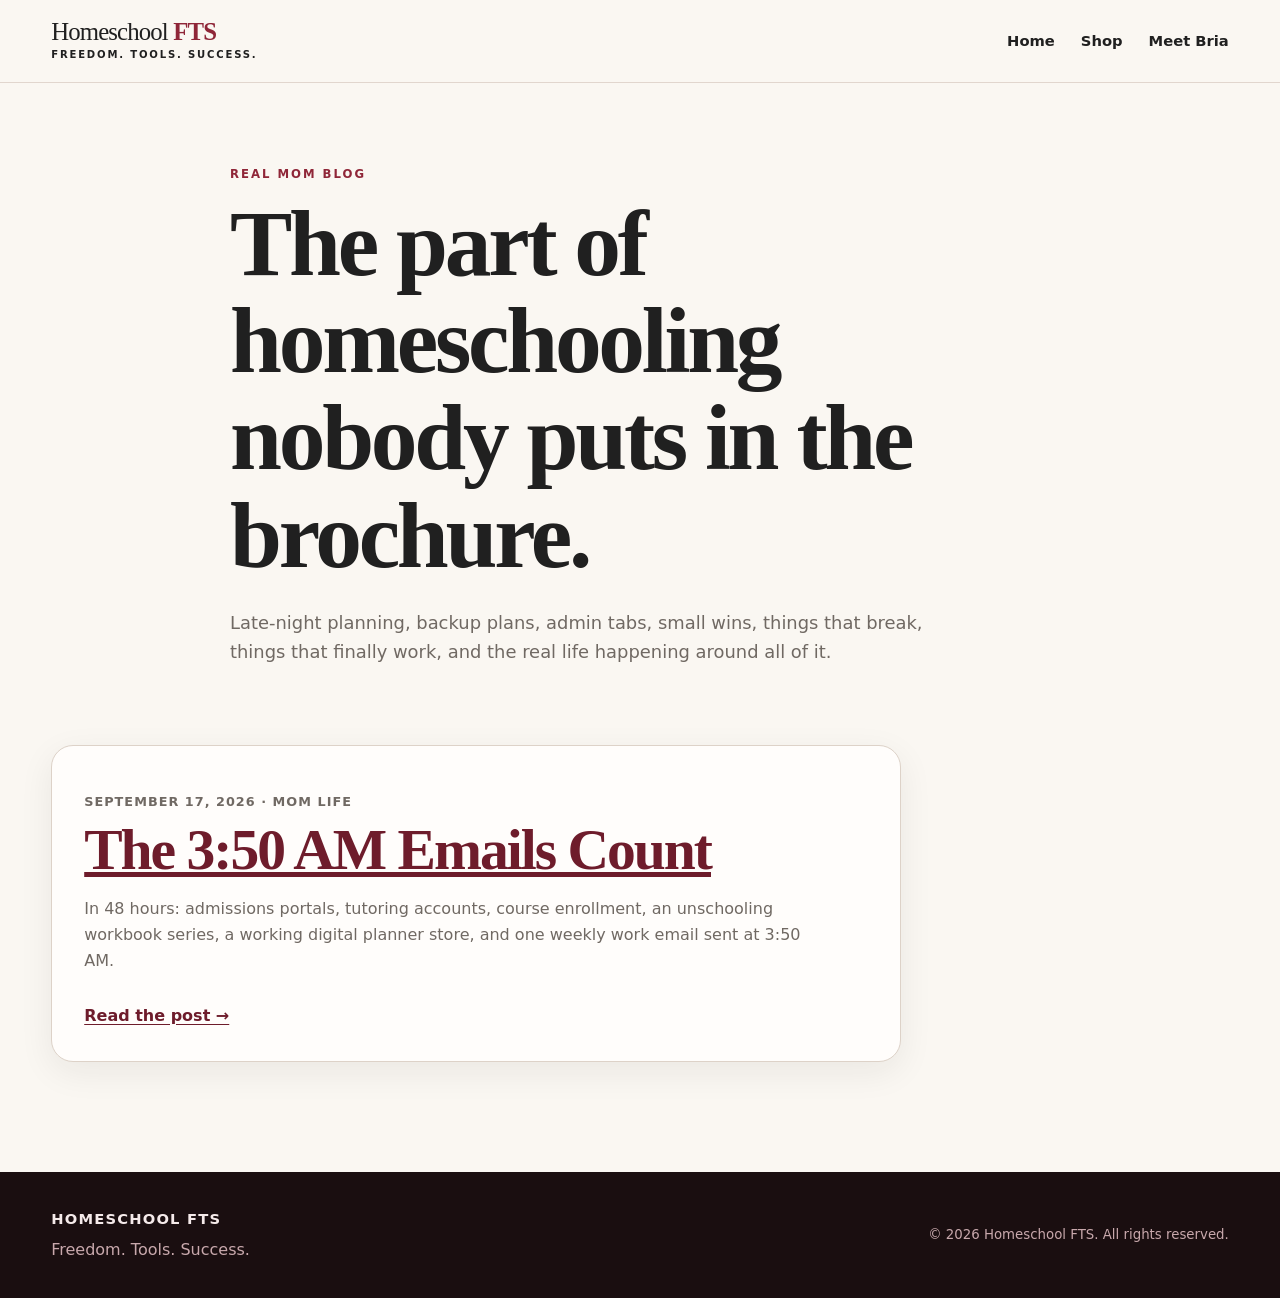
==== blog/index.html @ 3a02d2d2 "Add Real Mom blog landing page" ====
<!doctype html>
<html lang="en">
<head>
  <meta charset="utf-8">
  <meta name="viewport" content="width=device-width, initial-scale=1">
  <meta name="description" content="Real Mom blog posts from Homeschool FTS: honest notes from the middle of homeschooling, work, planning, and family life.">
  <link rel="canonical" href="https://homeschoolfts.com/blog/">
  <meta name="theme-color" content="#152b26">
  <meta property="og:site_name" content="Homeschool FTS">
  <meta property="og:title" content="Real Mom Blog | Homeschool FTS">
  <meta property="og:description" content="Honest notes from the middle of homeschooling, work, planning, and family life.">
  <meta property="og:type" content="website">
  <meta property="og:url" content="https://homeschoolfts.com/blog/">
  <meta property="og:image" content="https://homeschoolfts.com/assets/images/og-image.jpg">
  <meta name="twitter:card" content="summary_large_image">
  <link rel="icon" href="/favicon.svg" type="image/svg+xml">
  <link rel="stylesheet" href="/assets/css/style.css">
  <title>Real Mom Blog | Homeschool FTS</title>
  <style>
    .blog-hero{padding:84px 0 40px;max-width:820px}.blog-hero h1{max-width:760px}.blog-hero p:last-child{font-size:1.12rem;color:var(--muted);max-width:700px}.post-list{padding:20px 0 110px}.post-card{max-width:850px;background:var(--surface);border:1px solid var(--line);border-radius:22px;padding:32px;box-shadow:0 10px 35px rgba(32,32,32,.07)}.post-card h2{margin:8px 0 14px}.post-card p{color:var(--muted);max-width:720px}.post-meta{font-size:.8rem;font-weight:800;letter-spacing:.08em;text-transform:uppercase;color:var(--burgundy);margin-bottom:4px}.post-link{display:inline-block;margin-top:12px;font-weight:800}
  </style>
</head>
<body>
  <a class="skip-link" href="#content">Skip to content</a>
  <header class="site-header">
    <nav class="container site-nav" aria-label="Main navigation">
      <a class="brand" href="/" aria-label="Homeschool FTS home"><span class="brand-name">Homeschool <b>FTS</b></span><span class="brand-tagline">Freedom. Tools. Success.</span></a>
      <div class="nav-list"><a href="/">Home</a><a href="/shop.html">Shop</a><a href="/about.html">Meet Bria</a></div>
    </nav>
  </header>
  <main id="content">
    <section class="blog-hero container">
      <p class="eyebrow">REAL MOM BLOG</p>
      <h1>The part of homeschooling nobody puts in the brochure.</h1>
      <p>Late-night planning, backup plans, admin tabs, small wins, things that break, things that finally work, and the real life happening around all of it.</p>
    </section>
    <section class="post-list container" aria-label="Blog posts">
      <article class="post-card">
        <p class="post-meta">September 17, 2026 · Mom Life</p>
        <h2><a href="/blog/the-350-am-emails-count.html">The 3:50 AM Emails Count</a></h2>
        <p>In 48 hours: admissions portals, tutoring accounts, course enrollment, an unschooling workbook series, a working digital planner store, and one weekly work email sent at 3:50 AM.</p>
        <a class="post-link" href="/blog/the-350-am-emails-count.html">Read the post →</a>
      </article>
    </section>
  </main>
  <footer class="footer"><div class="container footer-inner"><div><strong>HOMESCHOOL FTS</strong><span>Freedom. Tools. Success.</span></div><small>© 2026 Homeschool FTS. All rights reserved.</small></div></footer>
</body>
</html>
---- assets/css/style.css ----
:root {
  --cream: #faf7f2;
  --surface: #fffdfb;
  --surface-2: #f1e9df;
  --ink: #202020;
  --text: #2b2320;
  --muted: #706963;
  --burgundy: #8f2638;
  --burgundy-dark: #6e1c2b;
  --red: #c73545;
  --rose-soft: #f0c2c8;
  --line: #ddd2c8;
  --white: #ffffff;
  --max: 1180px;
  --radius: 24px;
  --shadow: 0 18px 50px rgba(32, 32, 32, .1);
}

* { box-sizing: border-box; }
html { scroll-behavior: smooth; }
body {
  margin: 0;
  background: var(--cream);
  color: var(--text);
  font-family: Inter, ui-sans-serif, system-ui, -apple-system, BlinkMacSystemFont, "Segoe UI", sans-serif;
  line-height: 1.65;
  text-rendering: optimizeLegibility;
}
img { display: block; max-width: 100%; height: auto; }
figure { margin: 0; }
a { color: var(--burgundy-dark); text-underline-offset: 3px; }
a:hover, a:focus-visible { color: var(--burgundy); }
button, a { -webkit-tap-highlight-color: transparent; }
.container { width: min(92%, var(--max)); margin-inline: auto; }

.skip-link {
  position: absolute;
  left: -9999px;
  top: 10px;
  z-index: 100;
}
.skip-link:focus {
  left: 10px;
  padding: 8px 12px;
  background: var(--ink);
  color: #fff;
  border-radius: 8px;
}

.site-header {
  position: sticky;
  top: 0;
  z-index: 30;
  background: rgba(250, 247, 242, .94);
  border-bottom: 1px solid rgba(221, 210, 200, .85);
  backdrop-filter: blur(12px);
}
.site-nav {
  min-height: 82px;
  display: flex;
  align-items: center;
  justify-content: space-between;
  gap: 32px;
}
.brand {
  display: inline-grid;
  gap: 2px;
  color: var(--ink);
  text-decoration: none;
}
.brand-name {
  font: 500 1.55rem/1.05 Georgia, "Times New Roman", serif;
  letter-spacing: -.035em;
}
.brand-name b { color: var(--burgundy); font-weight: 600; }
.brand-tagline {
  font-size: .63rem;
  font-weight: 800;
  letter-spacing: .18em;
  text-transform: uppercase;
}
.nav-list { display: flex; align-items: center; gap: 26px; }
.nav-list a {
  color: var(--ink);
  font-size: .92rem;
  font-weight: 700;
  text-decoration: none;
  position: relative;
}
.nav-list a::after {
  content: "";
  position: absolute;
  left: 0;
  right: 100%;
  bottom: -6px;
  height: 1px;
  background: var(--red);
  transition: right .3s ease;
}
.nav-list a:hover::after { right: 0; }
.nav-list a[aria-current="page"], .nav-list a:hover { color: var(--red); }

h1, h2, h3 {
  margin-top: 0;
  color: var(--ink);
  font-family: Georgia, "Times New Roman", serif;
  line-height: 1.04;
  letter-spacing: -.035em;
}
h1 { font-size: clamp(3.1rem, 7.3vw, 6.4rem); margin-bottom: 24px; }
h2 { font-size: clamp(2.2rem, 4.5vw, 4rem); margin-bottom: 20px; }
h3 { font-size: 1.55rem; margin-bottom: 10px; }
h1 em { color: var(--burgundy); font-style: normal; }
.eyebrow {
  margin: 0 0 14px;
  color: var(--burgundy);
  font-size: .73rem;
  font-weight: 900;
  line-height: 1.2;
  letter-spacing: .17em;
  text-transform: uppercase;
}
.eyebrow-light { color: #f0c2c8; }
.script-accent {
  margin: 0 0 -4px;
  color: var(--red);
  font: italic 1.6rem/1 Georgia, "Times New Roman", serif;
}
.lead { color: var(--muted); font-size: clamp(1.06rem, 1.8vw, 1.25rem); }

.button {
  display: inline-flex;
  align-items: center;
  justify-content: center;
  min-height: 46px;
  padding: 12px 22px;
  border: 1px solid var(--burgundy);
  border-radius: 999px;
  background: var(--burgundy);
  color: #fff;
  font-size: .92rem;
  font-weight: 800;
  text-decoration: none;
  cursor: pointer;
  transition: transform .25s cubic-bezier(.2,.8,.2,1), background-color .25s ease, border-color .25s ease, box-shadow .25s ease;
}
.button:hover, .button:focus-visible {
  background: var(--red);
  border-color: var(--red);
  color: #fff;
  transform: translateY(-3px);
  box-shadow: 0 10px 25px rgba(143,38,56,.22);
}
.button-secondary { background: transparent; color: var(--burgundy-dark); }
.button-secondary:hover, .button-secondary:focus-visible { background: var(--surface-2); color: var(--ink); }
.text-link { font-weight: 800; }
.media-frame { overflow: hidden; border-radius: var(--radius); box-shadow: var(--shadow); }
.media-frame img { width: 100%; height: 100%; object-fit: cover; }

.hero {
  min-height: 690px;
  padding: 78px 0 100px;
  display: grid;
  grid-template-columns: .92fr 1.08fr;
  gap: 56px;
  align-items: center;
  perspective: 1200px;
}
.hero-copy { max-width: 600px; }
.hero .lead { margin: 0 0 30px; }
.hero-actions { display: flex; align-items: center; gap: 22px; }
.hero-photo {
  aspect-ratio: 1.2 / 1;
  animation: heroFloat 7s ease-in-out infinite;
  transition: transform .5s cubic-bezier(.2,.8,.2,1), box-shadow .5s ease;
}
.hero-photo:hover {
  transform: translateY(-6px) scale(1.015);
  box-shadow: 0 26px 60px rgba(32,32,32,.16);
}
.hero-photo img { object-position: center; transition: transform .6s ease; }
.hero-photo:hover img { transform: scale(1.04); }

@keyframes heroFloat {
  0%, 100% { transform: translateY(0); }
  50% { transform: translateY(-10px); }
}

.pillars { padding: 72px 0 120px; }
.section-heading { max-width: 760px; margin-bottom: 38px; }
.section-heading > p:last-child { color: var(--muted); font-size: 1.05rem; }
.grid { display: grid; }
.pillars-grid { grid-template-columns: repeat(3, 1fr); gap: 20px; }
.card {
  background: var(--surface);
  border: 1px solid var(--line);
  border-radius: 20px;
  box-shadow: 0 10px 35px rgba(32, 32, 32, .06);
  transition: transform .4s cubic-bezier(.2,.8,.2,1), box-shadow .4s ease;
}
.pillar-card { min-height: 285px; padding: 32px; }
.pillar-card:nth-child(2) { transform: translateY(20px); }
.pillar-card:nth-child(3) { border-top: 4px solid var(--red); }
.pillar-card:hover {
  transform: translateY(-8px);
  box-shadow: 0 20px 45px rgba(143,38,56,.14);
}
.pillar-card:nth-child(2):hover { transform: translateY(12px); }
.card-number {
  display: block;
  margin-bottom: 52px;
  color: var(--red);
  font-size: .75rem;
  font-weight: 900;
  letter-spacing: .16em;
}
.pillar-card p { color: var(--muted); }

.story-band { padding: 96px 0; background: var(--ink); color: #f2e6e6; }
.story-intro {
  display: grid;
  grid-template-columns: 1fr 1fr;
  gap: 60px;
  align-items: end;
  margin-bottom: 42px;
}
.story-intro h2 { margin-bottom: 0; color: #fff; }
.story-intro > p { margin: 0; color: #d9c9c9; font-size: 1.05rem; }
.photo-grid {
  display: grid;
  grid-template-columns: 1.2fr .9fr .9fr;
  gap: 16px;
}
.photo-tile { min-height: 340px; overflow: hidden; border-radius: 18px; }
.photo-tile img { width: 100%; height: 100%; object-fit: cover; transition: transform .5s cubic-bezier(.2,.8,.2,1); }
.photo-tile:hover img { transform: scale(1.06) rotate(.3deg); }
.photo-tile-tall img { object-position: center; }

.meet {
  padding: 115px 0;
  display: grid;
  grid-template-columns: .83fr 1.17fr;
  gap: 72px;
  align-items: center;
}
.meet-photo {
  aspect-ratio: 4 / 5;
  transition: transform .5s cubic-bezier(.2,.8,.2,1), box-shadow .5s ease;
}
.meet-photo:hover {
  transform: translateY(-6px);
  box-shadow: 0 24px 55px rgba(32,32,32,.15);
}
.meet-photo img { object-position: center top; }
.meet-copy { max-width: 650px; }
.meet-copy h2 { margin-bottom: 22px; }
.intro-line { font-size: 1.15rem; color: var(--ink); }
.meet-copy > p:not(.eyebrow):not(.script-accent) { color: var(--muted); }
blockquote {
  margin: 26px 0 30px;
  padding: 20px 24px;
  border-left: 4px solid var(--red);
  background: var(--surface-2);
  border-radius: 0 14px 14px 0;
  color: var(--ink);
  font-family: Georgia, "Times New Roman", serif;
  font-size: 1.15rem;
  line-height: 1.5;
}

.resource-feature { padding: 100px 0; background: #f3e5e0; }
.resource-inner {
  display: grid;
  grid-template-columns: .9fr 1.1fr;
  gap: 56px;
  align-items: center;
}
.resource-copy p:not(.eyebrow) { color: var(--muted); font-size: 1.05rem; }
.resource-tags { display: flex; flex-wrap: wrap; gap: 9px; margin-top: 24px; }
.resource-tags span {
  padding: 7px 12px;
  border: 1px solid #d6bcbe;
  border-radius: 999px;
  background: rgba(255,255,255,.6);
  color: var(--ink);
  font-size: .78rem;
  font-weight: 800;
}
.resource-photo {
  aspect-ratio: 1.38 / 1;
  transition: transform .5s cubic-bezier(.2,.8,.2,1);
}
.resource-photo:hover { transform: translateY(-6px); }
.resource-photo img { object-position: center; }

.contact { max-width: 800px; padding: 105px 0 115px; text-align: center; }
.contact p:not(.eyebrow) { color: var(--muted); font-size: 1.05rem; }

.section { padding: 90px 0; }

/* About page */
.about-hero {
  padding: 76px 0 96px;
  display: grid;
  grid-template-columns: .82fr 1.18fr;
  gap: 72px;
  align-items: center;
}
.about-portrait {
  aspect-ratio: 4 / 5;
  animation: heroFloat 8s ease-in-out infinite;
  transition: transform .5s cubic-bezier(.2,.8,.2,1), box-shadow .5s ease;
}
.about-portrait:hover {
  transform: translateY(-6px) scale(1.015);
  box-shadow: 0 26px 60px rgba(32,32,32,.16);
}
.about-portrait img { object-position: center top; }
.about-hero h1 { font-size: clamp(3.5rem, 7vw, 6rem); }
.about-lead { color: var(--ink); font-size: 1.2rem; }
.about-hero-copy > p:not(.eyebrow):not(.script-accent) { color: var(--muted); }
.about-story { padding: 92px 0; background: var(--ink); color: #ecdcdc; }
.story-columns { display: grid; grid-template-columns: .78fr 1.22fr; gap: 86px; }
.about-story h2 { color: #fff; }
.story-copy p { margin-top: 0; color: #d9c9c9; font-size: 1.05rem; }
.story-copy strong { color: #fff; }
.welcome-line { margin-top: 28px !important; color: #fff !important; font: italic 1.35rem/1.5 Georgia, "Times New Roman", serif; }
.mindset { padding: 105px 0; }
.pin-grid { display: grid; grid-template-columns: repeat(4, 1fr); gap: 20px; }
.pin-grid figure {
  min-height: 270px;
  display: grid;
  place-items: center;
  padding: 22px;
  background: #161616;
  border-radius: 18px;
  box-shadow: 0 10px 28px rgba(0,0,0,.1);
  transition: transform .4s cubic-bezier(.2,.8,.2,1);
}
.pin-grid figure:hover { transform: translateY(-6px); }
.pin-grid img { max-height: 220px; width: auto; border-radius: 10px; }
.about-cta { padding: 70px 0; background: var(--rose-soft); }
.cta-inner { display: flex; align-items: center; justify-content: space-between; gap: 40px; }
.cta-inner h2 { max-width: 760px; margin-bottom: 12px; }
.cta-inner p:not(.eyebrow) { margin-bottom: 0; color: #6c3c3c; }

.footer { background: #1a0e10; color: #f5eaea; }
.footer-inner { min-height: 126px; display: flex; align-items: center; justify-content: space-between; gap: 22px; }
.footer-inner > div { display: grid; gap: 5px; }
.footer-inner strong { font-size: .92rem; letter-spacing: .08em; }
.footer-inner span, .footer small { color: #c8a8ac; }

.cookie-consent {
  position: fixed;
  left: 18px;
  right: 18px;
  bottom: 18px;
  z-index: 50;
  padding: 15px;
  background: rgba(255,253,251,.985);
  border: 1px solid var(--line);
  border-radius: 16px;
  box-shadow: 0 14px 40px rgba(0,0,0,.14);
}
.cookie-consent[hidden] { display: none; }
.cookie-inner { display: flex; align-items: center; justify-content: space-between; gap: 22px; }
.cookie-inner p { margin: 0; max-width: 760px; color: var(--muted); font-size: .9rem; }
.cookie-actions { display: flex; gap: 10px; flex-shrink: 0; }

/* Scroll-reveal animation */
.reveal {
  opacity: 0;
  transform: translateY(35px);
  transition: opacity .7s ease, transform .7s cubic-bezier(.2,.8,.2,1);
}
.reveal.is-visible {
  opacity: 1;
  transform: translateY(0);
}

@media (max-width: 900px) {
  .site-nav { min-height: 74px; }
  .nav-list { gap: 16px; }
  .nav-list a { font-size: .85rem; }
  .hero, .meet, .about-hero, .resource-inner { grid-template-columns: 1fr; }
  .hero { padding-top: 58px; gap: 40px; }
  .hero-copy { max-width: 760px; }
  .hero-photo { aspect-ratio: 16 / 10; }
  .pillars-grid { grid-template-columns: 1fr; }
  .pillar-card { min-height: 0; }
  .pillar-card:nth-child(2) { transform: none; }
  .pillar-card:nth-child(2):hover { transform: translateY(-8px); }
  .card-number { margin-bottom: 28px; }
  .story-intro, .story-columns { grid-template-columns: 1fr; gap: 24px; }
  .photo-grid { grid-template-columns: 1fr 1fr; }
  .photo-grid .photo-tile:first-child { grid-column: 1 / -1; min-height: 390px; }
  .meet-photo, .about-portrait { max-width: 620px; }
  .pin-grid { grid-template-columns: repeat(2, 1fr); }
  .cta-inner { align-items: flex-start; flex-direction: column; }
}

@media (max-width: 650px) {
  .site-header { position: static; }
  .site-nav { padding: 15px 0; align-items: flex-start; }
  .brand-name { font-size: 1.28rem; }
  .brand-tagline { font-size: .54rem; }
  .nav-list { display: grid; grid-template-columns: repeat(2, auto); gap: 8px 14px; justify-items: end; }
  .hero { min-height: 0; padding: 54px 0 80px; }
  h1 { font-size: clamp(2.9rem, 14vw, 4.4rem); }
  h2 { font-size: clamp(2.1rem, 10vw, 3.1rem); }
  .hero-actions { flex-direction: column; align-items: flex-start; gap: 14px; }
  .pillars { padding: 48px 0 90px; }
  .story-band { padding: 72px 0; }
  .photo-grid { grid-template-columns: 1fr; }
  .photo-grid .photo-tile:first-child { grid-column: auto; min-height: 310px; }
  .photo-tile { min-height: 280px; }
  .meet, .about-hero { padding: 80px 0; gap: 36px; }
  .resource-feature { padding: 78px 0; }
  .contact { padding: 82px 0 92px; }
  .pin-grid { grid-template-columns: 1fr 1fr; gap: 12px; }
  .pin-grid figure { min-height: 190px; padding: 14px; }
  .pin-grid img { max-height: 160px; }
  .footer-inner { padding: 28px 0; flex-direction: column; align-items: flex-start; }
  .cookie-inner { flex-direction: column; align-items: stretch; }
  .cookie-actions { justify-content: flex-end; }
}

@media (max-width: 430px) {
  .brand-tagline { display: none; }
  .nav-list a:nth-child(3) { display: none; }
  .nav-list { grid-template-columns: repeat(3, auto); }
}

@media (prefers-reduced-motion: reduce) {
  html { scroll-behavior: auto; }
  *, *::before, *::after { transition: none !important; animation: none !important; }
  .reveal { opacity: 1; transform: none; }
}

/* Planner product */
.planner-section { scroll-margin-top: 110px; }
.planner-product { display: grid; grid-template-columns: minmax(0, .85fr) minmax(0, 1.15fr); overflow: hidden; }
.planner-preview { padding: clamp(20px, 4vw, 48px); background: var(--surface-2); }
.planner-preview img { width: 100%; max-width: 340px; margin: auto; box-shadow: var(--shadow); }
.planner-preview figcaption { margin-top: 20px; text-align: center; font-size: .85rem; color: var(--muted); }
.planner-details { min-width: 0; padding: clamp(22px, 4vw, 48px); align-self: center; }
.planner-details h3 { font-size: clamp(1.8rem, 3vw, 2.5rem); }
.planner-includes { padding-left: 22px; margin-bottom: 24px; }
.planner-details label { display: block; margin-bottom: 8px; font-weight: 800; }
.planner-details select { width: 100%; min-height: 48px; padding: 12px 32px 12px 12px; border: 1px solid var(--burgundy); border-radius: 10px; background: var(--surface); color: var(--ink); font: inherit; font-size: .9rem; }
.planner-details select:focus-visible, .planner-details a:focus-visible { outline: 3px solid var(--burgundy); outline-offset: 4px; }
.planner-price { font-weight: 800; font-size: 1.2rem; }
.planner-note { font-size: .85rem; color: var(--muted); }
.planner-details .button[aria-disabled="true"] { background: var(--surface-2); border-color: var(--line); color: var(--muted); cursor: default; transform: none; box-shadow: none; }
@media (max-width: 700px) {
  .planner-product { grid-template-columns: 1fr; }
}
@media (max-width: 430px) {
  .nav-list a:nth-child(3) { display: block; }
}
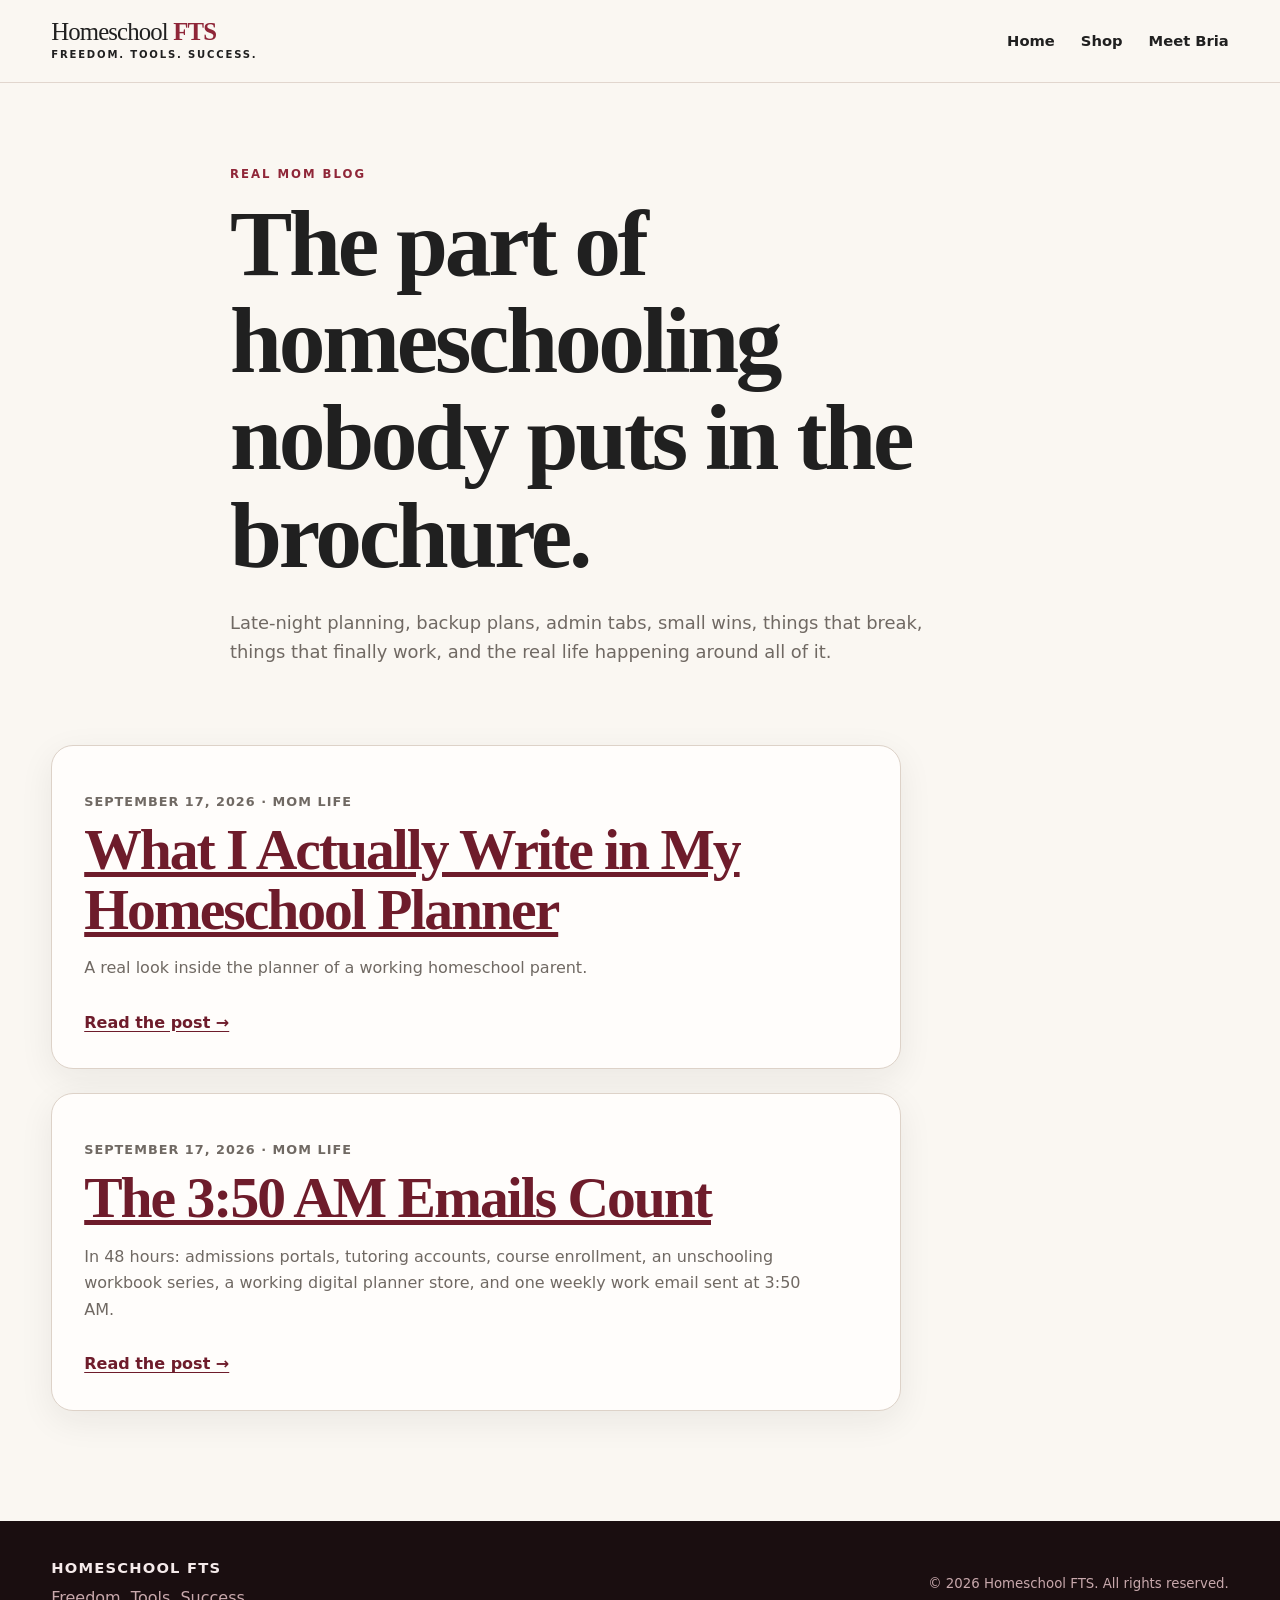
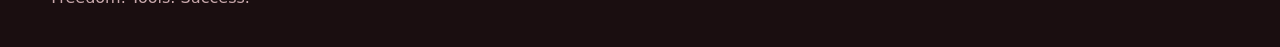
==== commit 8b5ada4d: "Add What I Actually Write in My Homeschool Planner blog post" ====
--- a/blog/index.html
+++ b/blog/index.html
@@ -17,7 +17,7 @@
   <link rel="stylesheet" href="/assets/css/style.css">
   <title>Real Mom Blog | Homeschool FTS</title>
   <style>
-    .blog-hero{padding:84px 0 40px;max-width:820px}.blog-hero h1{max-width:760px}.blog-hero p:last-child{font-size:1.12rem;color:var(--muted);max-width:700px}.post-list{padding:20px 0 110px}.post-card{max-width:850px;background:var(--surface);border:1px solid var(--line);border-radius:22px;padding:32px;box-shadow:0 10px 35px rgba(32,32,32,.07)}.post-card h2{margin:8px 0 14px}.post-card p{color:var(--muted);max-width:720px}.post-meta{font-size:.8rem;font-weight:800;letter-spacing:.08em;text-transform:uppercase;color:var(--burgundy);margin-bottom:4px}.post-link{display:inline-block;margin-top:12px;font-weight:800}
+    .blog-hero{padding:84px 0 40px;max-width:820px}.blog-hero h1{max-width:760px}.blog-hero p:last-child{font-size:1.12rem;color:var(--muted);max-width:700px}.post-list{padding:20px 0 110px}.post-card{max-width:850px;background:var(--surface);border:1px solid var(--line);border-radius:22px;padding:32px;box-shadow:0 10px 35px rgba(32,32,32,.07)}.post-card + .post-card{margin-top:24px}.post-card h2{margin:8px 0 14px}.post-card p{color:var(--muted);max-width:720px}.post-meta{font-size:.8rem;font-weight:800;letter-spacing:.08em;text-transform:uppercase;color:var(--burgundy);margin-bottom:4px}.post-link{display:inline-block;margin-top:12px;font-weight:800}
   </style>
 </head>
 <body>
@@ -37,6 +37,12 @@
     <section class="post-list container" aria-label="Blog posts">
       <article class="post-card">
         <p class="post-meta">September 17, 2026 · Mom Life</p>
+        <h2><a href="/blog/what-i-actually-write-in-my-homeschool-planner.html">What I Actually Write in My Homeschool Planner</a></h2>
+        <p>A real look inside the planner of a working homeschool parent.</p>
+        <a class="post-link" href="/blog/what-i-actually-write-in-my-homeschool-planner.html">Read the post →</a>
+      </article>
+      <article class="post-card">
+        <p class="post-meta">September 17, 2026 · Mom Life</p>
         <h2><a href="/blog/the-350-am-emails-count.html">The 3:50 AM Emails Count</a></h2>
         <p>In 48 hours: admissions portals, tutoring accounts, course enrollment, an unschooling workbook series, a working digital planner store, and one weekly work email sent at 3:50 AM.</p>
         <a class="post-link" href="/blog/the-350-am-emails-count.html">Read the post →</a>
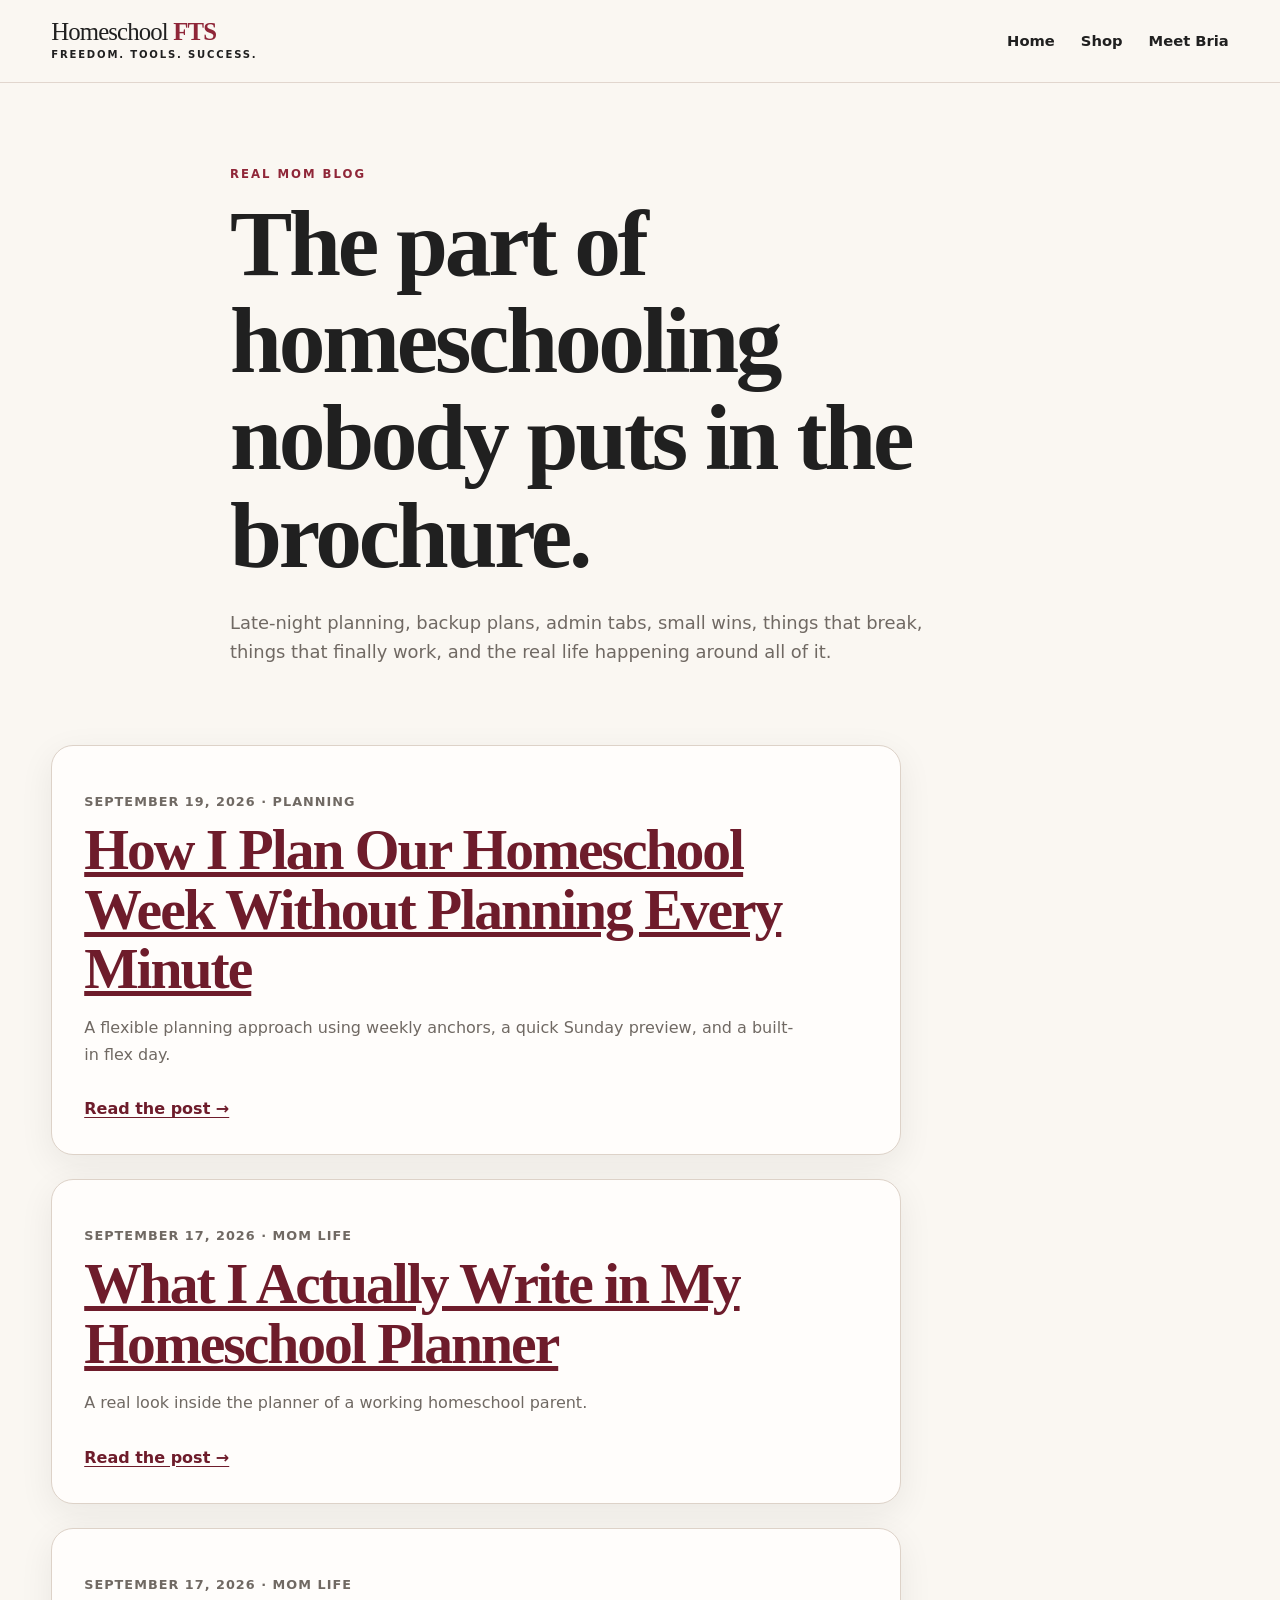
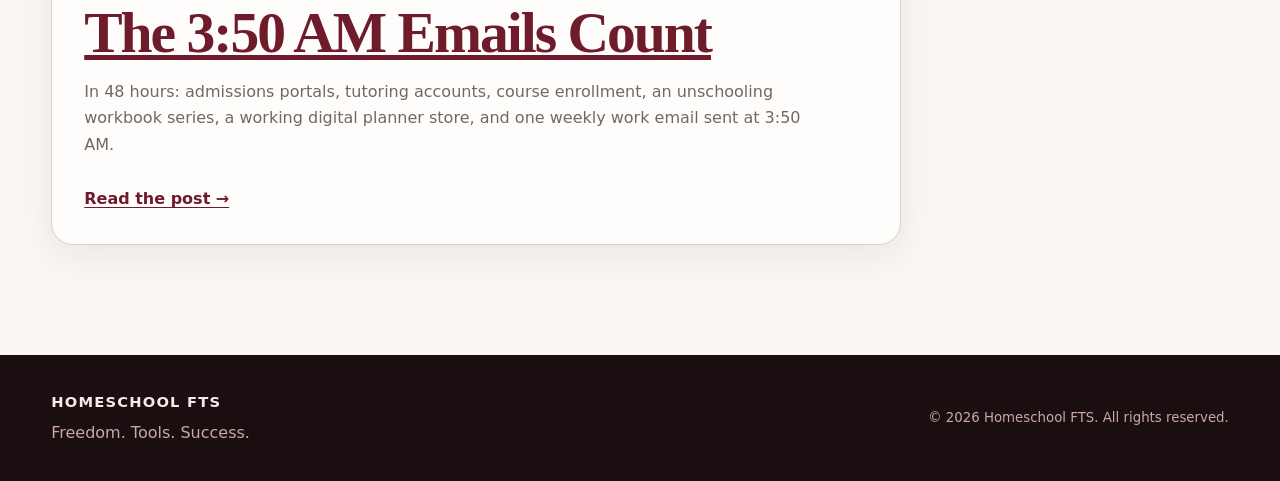
==== commit 8f2f4201: "Add weekly planning freebie and matching blog post" ====
--- a/blog/index.html
+++ b/blog/index.html
@@ -36,6 +36,12 @@
     </section>
     <section class="post-list container" aria-label="Blog posts">
       <article class="post-card">
+        <p class="post-meta">September 19, 2026 · Planning</p>
+        <h2><a href="/blog/how-i-plan-our-homeschool-week.html">How I Plan Our Homeschool Week Without Planning Every Minute</a></h2>
+        <p>A flexible planning approach using weekly anchors, a quick Sunday preview, and a built-in flex day.</p>
+        <a class="post-link" href="/blog/how-i-plan-our-homeschool-week.html">Read the post →</a>
+      </article>
+      <article class="post-card">
         <p class="post-meta">September 17, 2026 · Mom Life</p>
         <h2><a href="/blog/what-i-actually-write-in-my-homeschool-planner.html">What I Actually Write in My Homeschool Planner</a></h2>
         <p>A real look inside the planner of a working homeschool parent.</p>
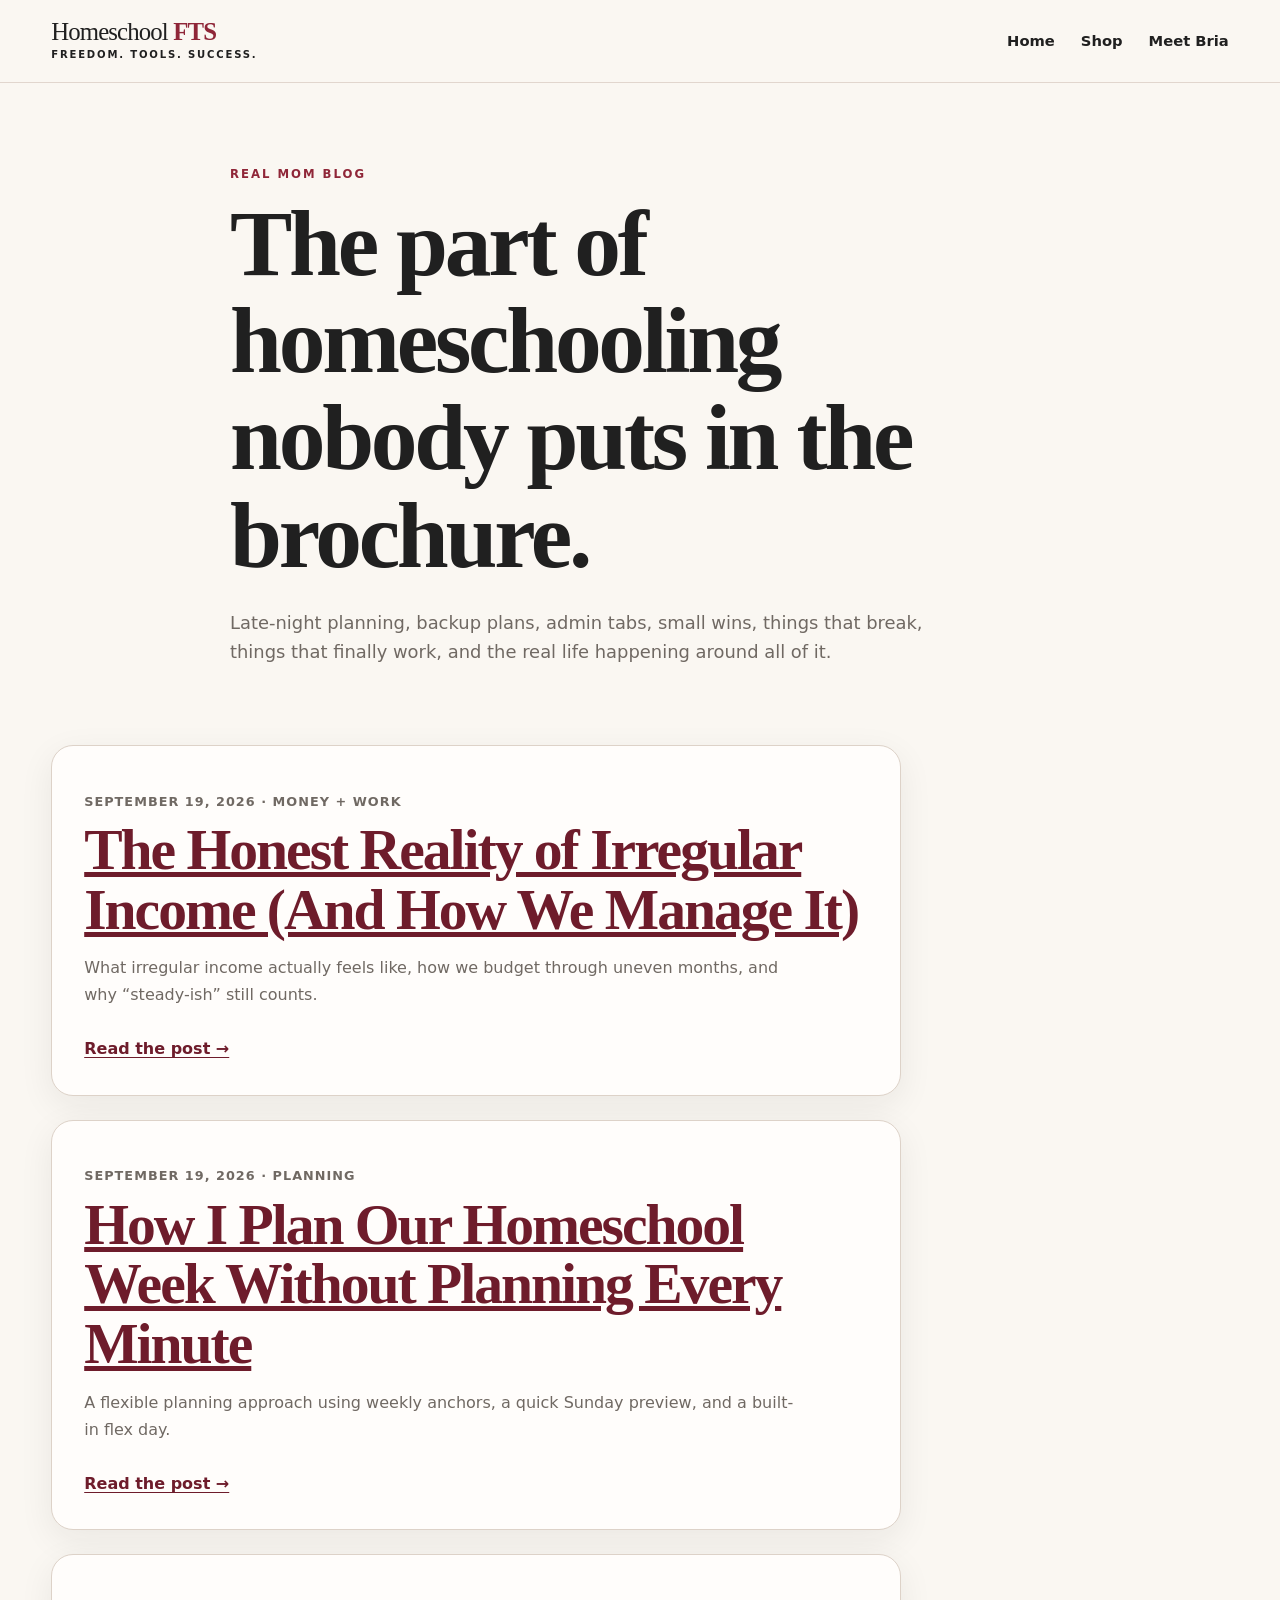
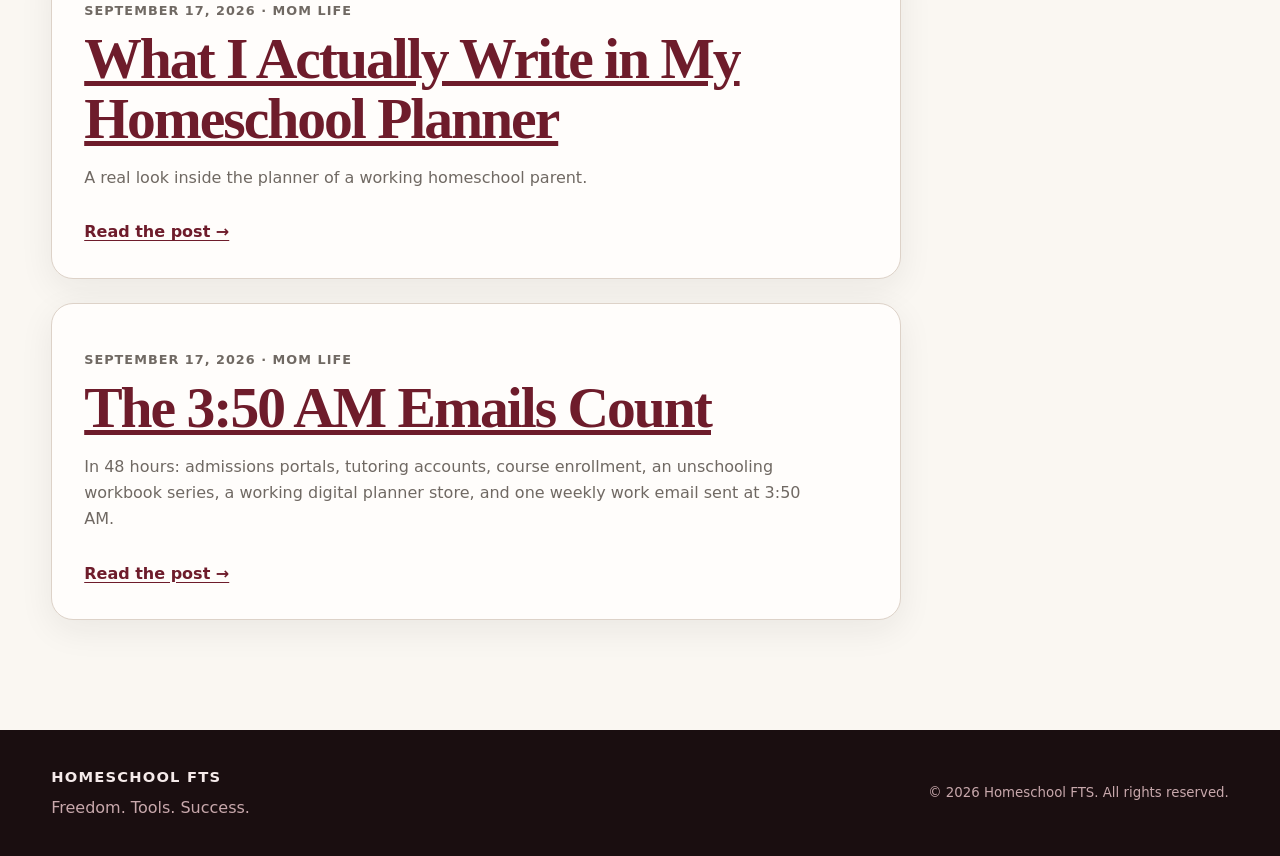
==== commit 31aa0208: "Publish irregular income article under Money + Work" ====
--- a/blog/index.html
+++ b/blog/index.html
@@ -36,6 +36,12 @@
     </section>
     <section class="post-list container" aria-label="Blog posts">
       <article class="post-card">
+        <p class="post-meta">September 19, 2026 · Money + Work</p>
+        <h2><a href="/money-work/the-honest-reality-of-irregular-income.html">The Honest Reality of Irregular Income (And How We Manage It)</a></h2>
+        <p>What irregular income actually feels like, how we budget through uneven months, and why “steady-ish” still counts.</p>
+        <a class="post-link" href="/money-work/the-honest-reality-of-irregular-income.html">Read the post →</a>
+      </article>
+      <article class="post-card">
         <p class="post-meta">September 19, 2026 · Planning</p>
         <h2><a href="/blog/how-i-plan-our-homeschool-week.html">How I Plan Our Homeschool Week Without Planning Every Minute</a></h2>
         <p>A flexible planning approach using weekly anchors, a quick Sunday preview, and a built-in flex day.</p>
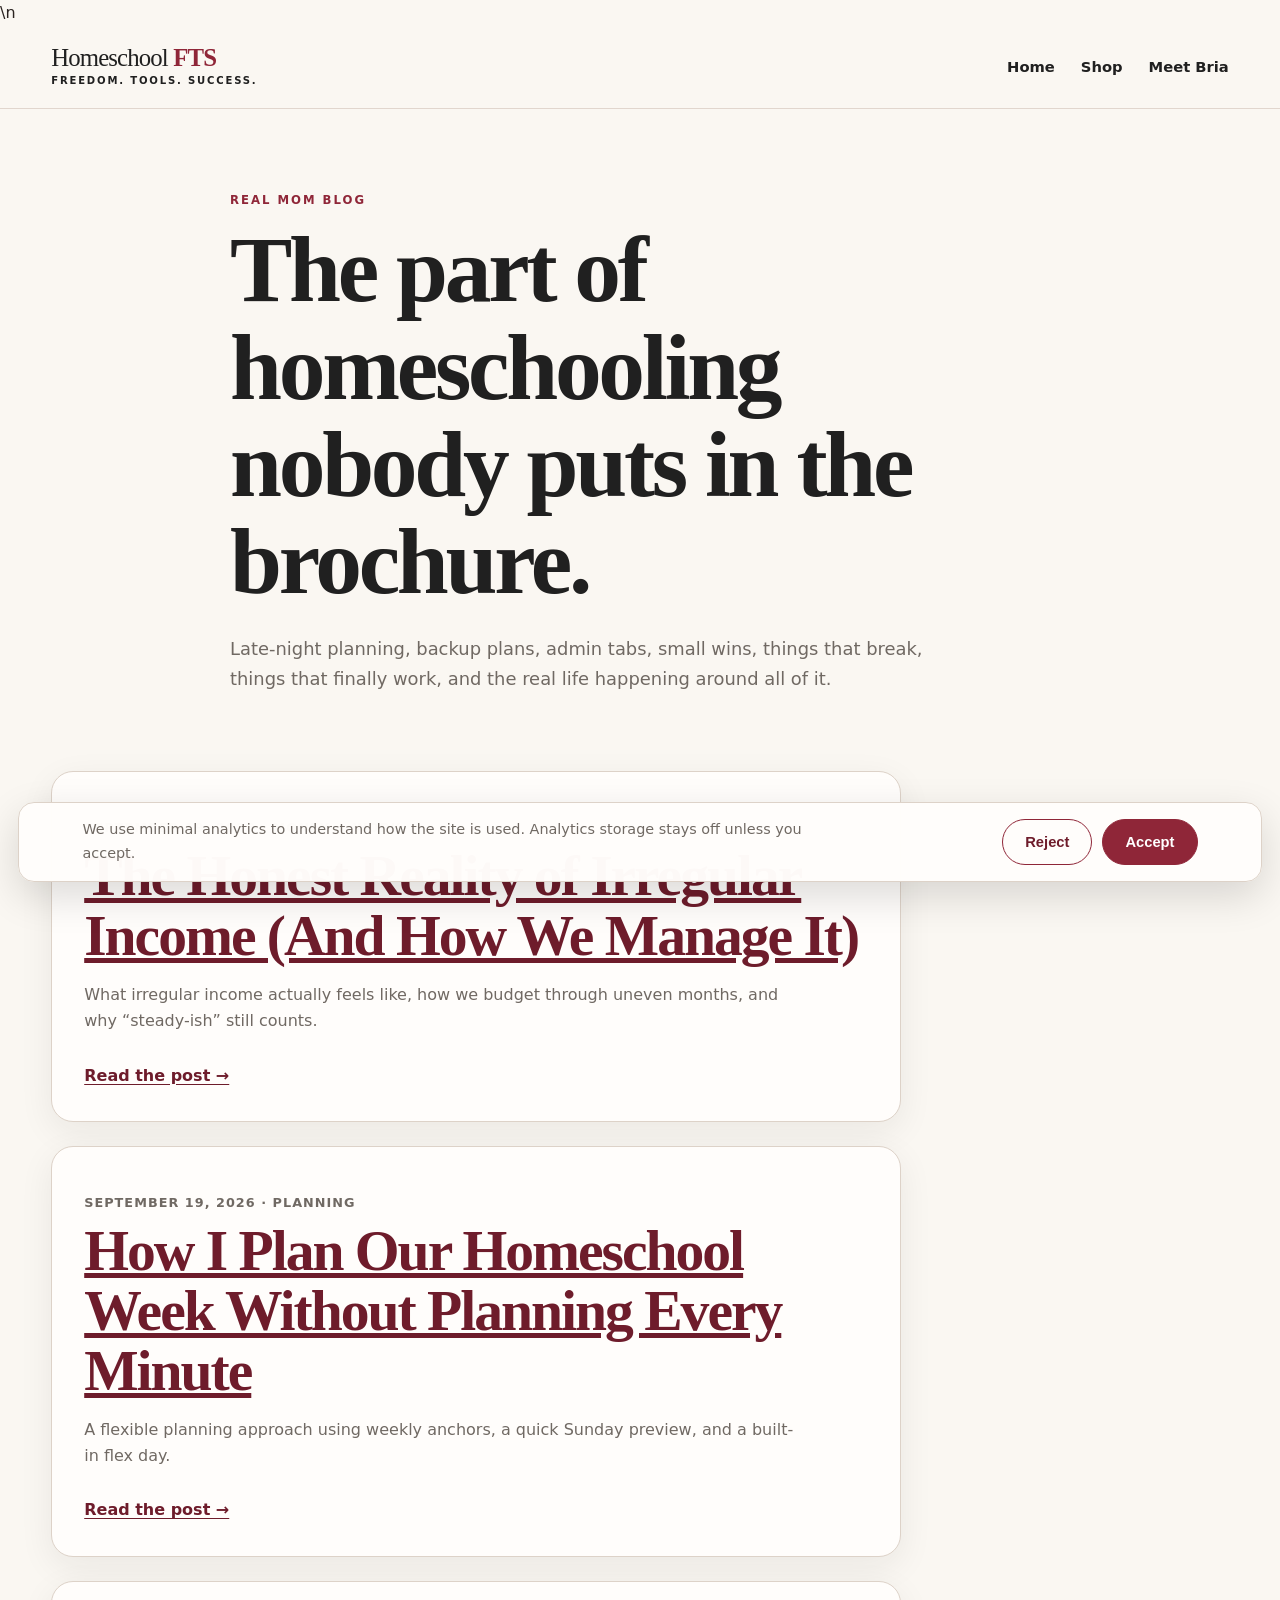
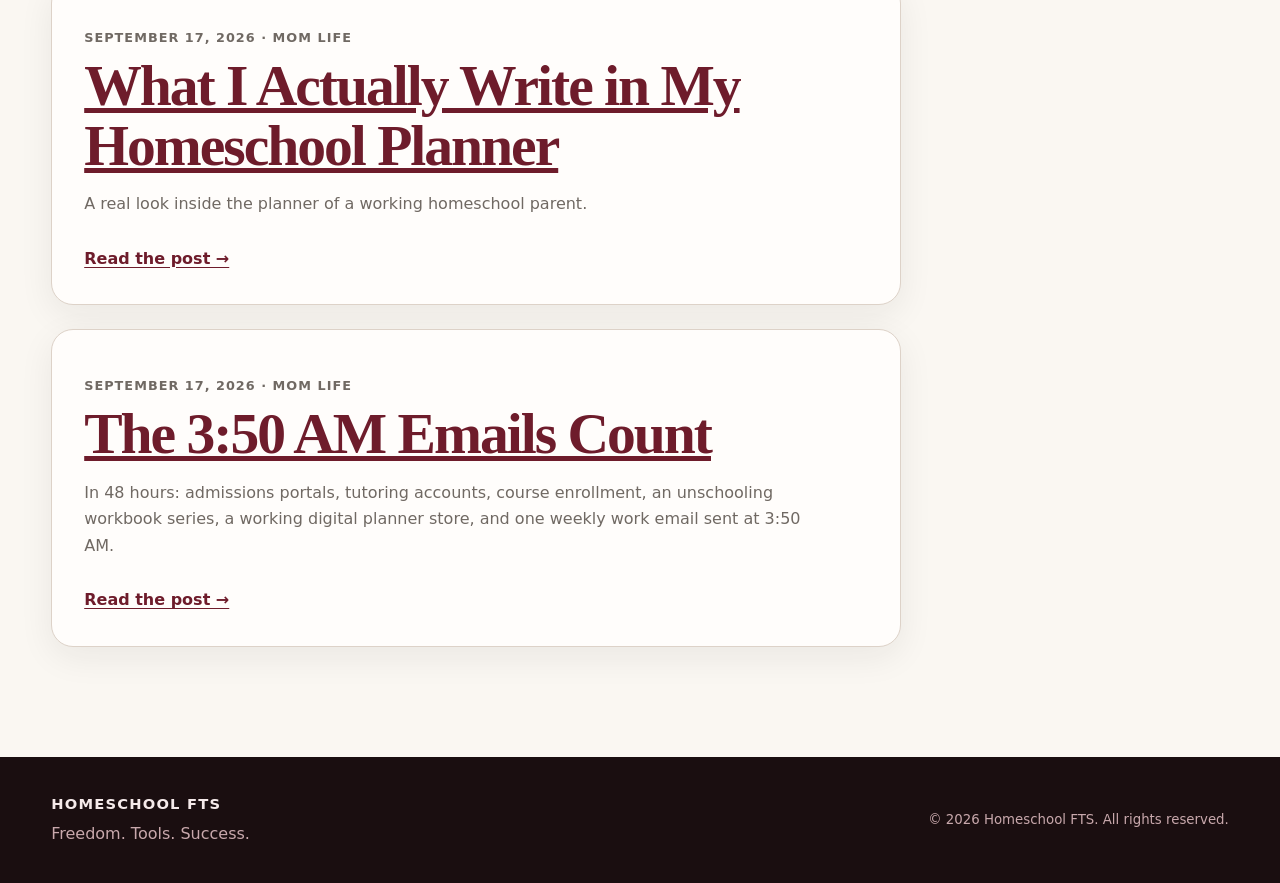
==== commit d8618939: "Load Google Analytics consistently across site" ====
--- a/blog/index.html
+++ b/blog/index.html
@@ -19,7 +19,7 @@
   <style>
     .blog-hero{padding:84px 0 40px;max-width:820px}.blog-hero h1{max-width:760px}.blog-hero p:last-child{font-size:1.12rem;color:var(--muted);max-width:700px}.post-list{padding:20px 0 110px}.post-card{max-width:850px;background:var(--surface);border:1px solid var(--line);border-radius:22px;padding:32px;box-shadow:0 10px 35px rgba(32,32,32,.07)}.post-card + .post-card{margin-top:24px}.post-card h2{margin:8px 0 14px}.post-card p{color:var(--muted);max-width:720px}.post-meta{font-size:.8rem;font-weight:800;letter-spacing:.08em;text-transform:uppercase;color:var(--burgundy);margin-bottom:4px}.post-link{display:inline-block;margin-top:12px;font-weight:800}
   </style>
-</head>
+  <script defer src="/assets/js/analytics.js"></script>\n</head>
 <body>
   <a class="skip-link" href="#content">Skip to content</a>
   <header class="site-header">
